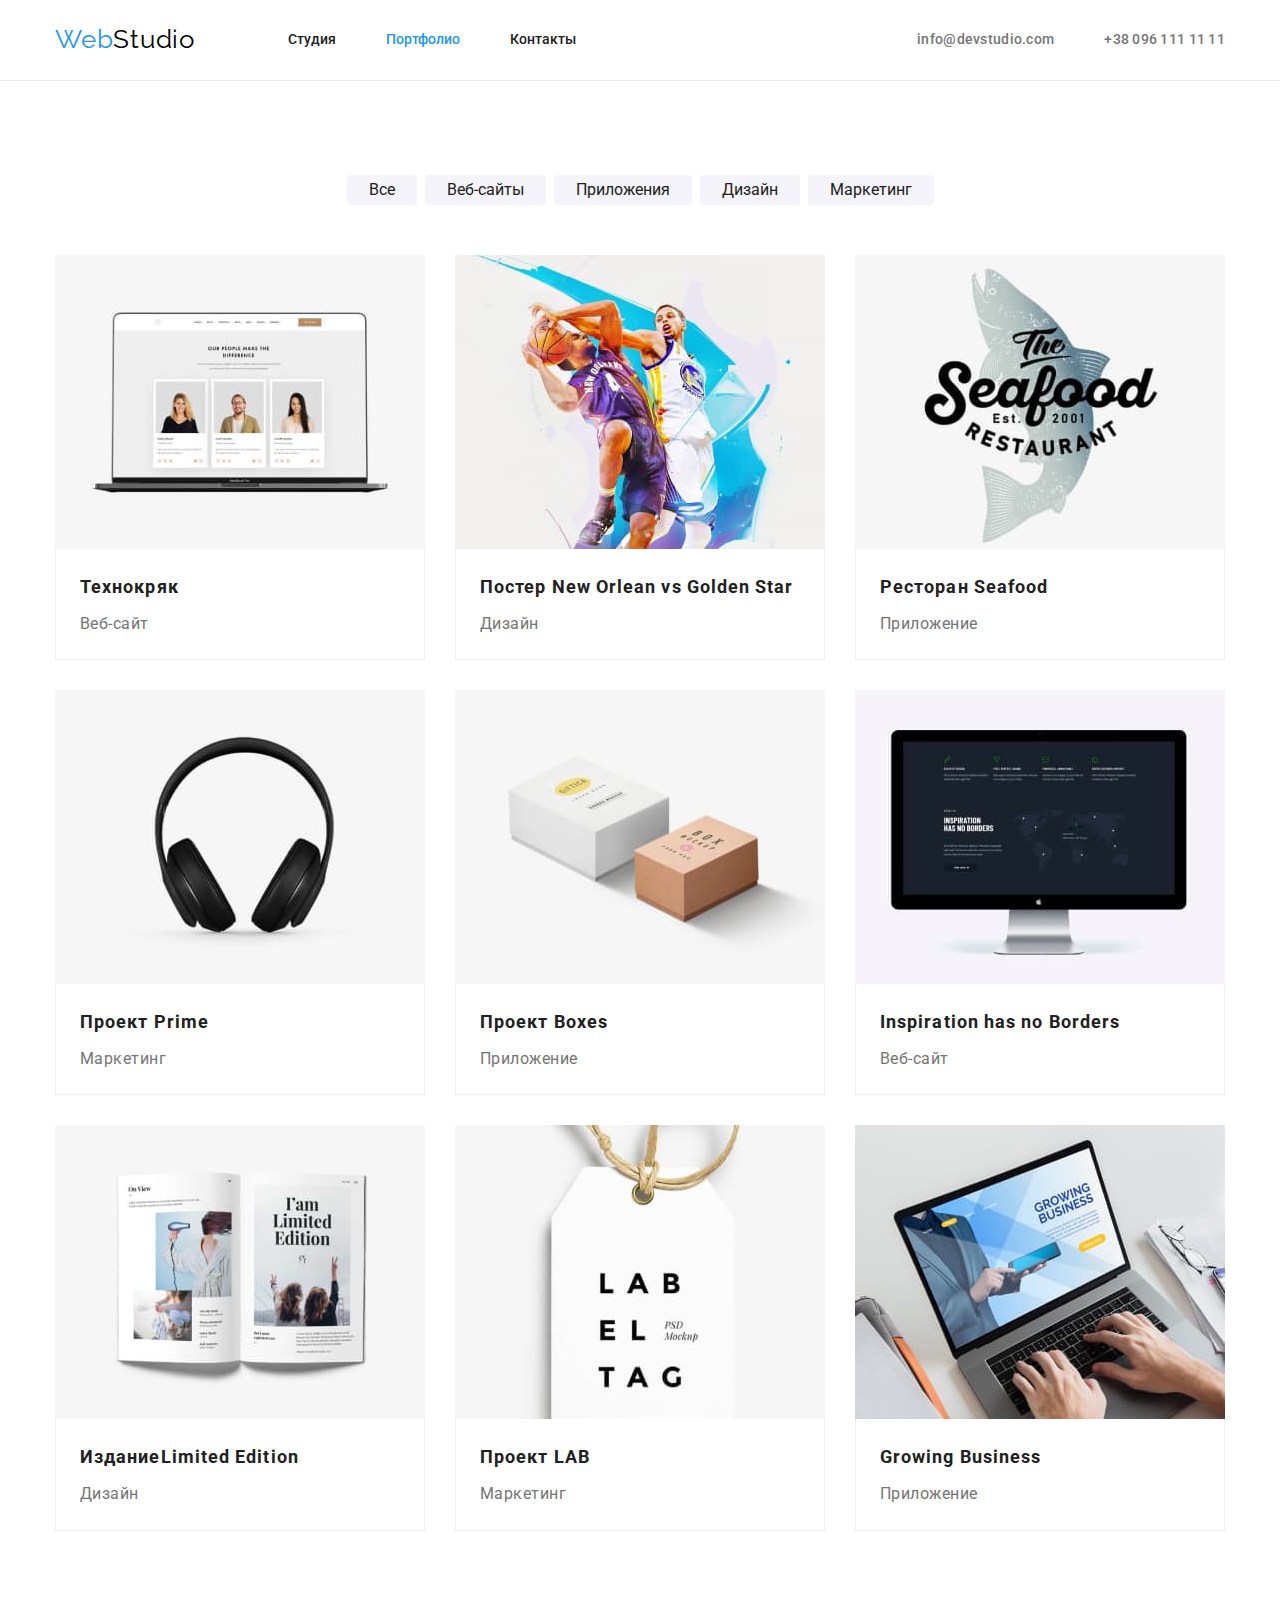
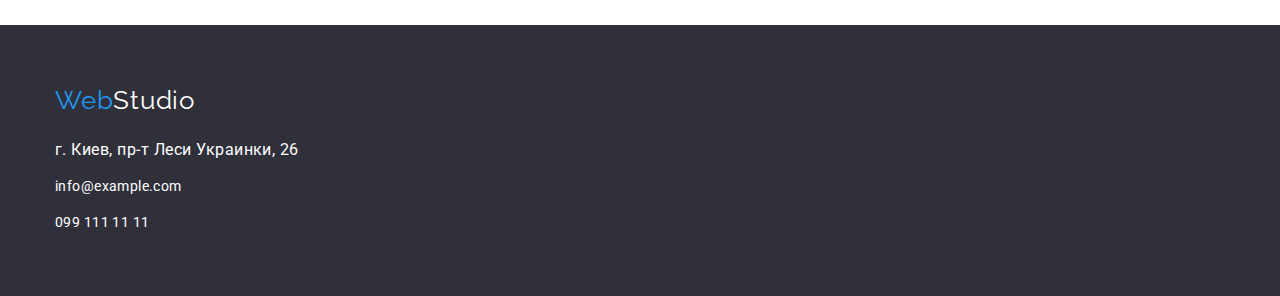
==== portfolio.html @ 85d2e53b "HW4" ====
<!DOCTYPE html>
<html lang="ru">
<head>
    <meta charset="UTF-8">
    <meta http-equiv="X-UA-Compatible" content="IE=edge">
    <meta name="viewport" content="width=device-width, initial-scale=1.0">
    <title>Портфолио</title>
</head>
<link rel="stylesheet" href="https://cdn.jsdelivr.net/npm/modern-normalize@1.1.0/modern-normalize.min.css">
<link href="https://fonts.googleapis.com/css2?family=Raleway:wght@700&family=Roboto:wght@400;500;700;900&display=swap" rel="stylesheet">
<link rel="stylesheet" href="./css/style.css">
<body>
    <!-- Header -->
    <header class="page-header line">
        <div class="container page-header-container">
<nav class="page-nav">
           <a href="./index.html" class="logo first">Web<span class="logo-color-header">Studio</span></a>
        <ul class="site-nav">
            <li class="menu-item"> <a href="./index.html" class="link first ">Студия</a></li>
            <li class="menu-item"> <a href="./portfolio.html" class="link curent first">Портфолио</a></li>
            <li class="menu-item"> <a href=""class="link first">Контакты</a></li>   
        </ul>     
</nav>
        <ul class="page-header-contacts">
    <li class="contacts"> <a href="" class="mail">info@devstudio.com</a></li>
    <li class="contacts"> <a href="" class="phone">+38 096 111 11 11</a></li>
        </ul>
    </div>
    </header>
    <main>
        <!-- Filter -->
       <h1 class="hidden">Наши работы</h1>
       <section class="main-portfolio-container">
        <div class="container">
        <ul class="filter">
            <li> <button type="button" class="button">Все</button></li>
            <li> <button type="button" class="button">Веб-сайты</button></li>
            <li> <button type="button" class="button">Приложения</button></li>
            <li> <button type="button" class="button">Дизайн</button></li> 
            <li> <button type="button" class="button">Маркетинг</button></li>      
        </ul>
        <!-- Portfolio -->
        <ul class="services">
            <li>
                <a href="">
            <img src="./images/page2/technology.jpg" alt="Открытый нутбук" width="370">
            <div class="porffolio-card-content-wrapper">
            <h3 class="second-list-title">Технокряк</h3>
            <p class="second-list-content">Веб-сайт</p>
            </div>
                </a>
            </li>
            <li>
                <a href="">
                    <img src="./images/page2/new_orlean-vs-golden_star.jpg" alt="Игра в баскетбол" width="370">
                    <div class="porffolio-card-content-wrapper">
                    <h3 class="second-list-title">Постер <span lang="en">New Orlean vs Golden Star</span></h3>
                    <p class="second-list-content">Дизайн</p>
                    </div>
                </a>
            </li>
            <li>
                <a href="">
                    <img src="./images/page2/seafood.jpg" alt="Логотип ресторана с рыбой" width="370">
                    <div class="porffolio-card-content-wrapper">
                    <h3 class="second-list-title">Ресторан <span lang="en">Seafood</span></h3>
                    <p class="second-list-content">Приложение</p>
                    </div>
                </a>
            </li>
            <li>
                <a href="">
                    <img src="./images/page2/earphone.jpg" alt="Наушники" width="370">
                    <div class="porffolio-card-content-wrapper">
                    <h3 class="second-list-title">Проект <span lang="en">Prime</span></h3>
                    <p class="second-list-content">Маркетинг</p>
                    </div>
                </a>
            </li>
            <li>
                <a href="">
                    <img src="./images/page2/boxes.jpg" alt="Коробки" width="370">
                    <div class="porffolio-card-content-wrapper">
                    <h3 class="second-list-title">Проект <span lang="en">Boxes</span></h3>
                    <p class="second-list-content">Приложение</p>
                    </div>
                </a>
            </li>
            <li>
                <a href="">
                    <img src="./images/page2/display.jpg" alt="Монитор" width="370">
                    <div class="porffolio-card-content-wrapper">
                    <h3 class="second-list-title" lang="en">Inspiration has no Borders</h3>
                    <p class="second-list-content">Веб-сайт</p>
                    </div>
                </a>
            </li>
            <li>
                <a href="">
                    <img src="./images/page2/book.jpg" alt="Открытая книга" width="370">
                    <div class="porffolio-card-content-wrapper">
                    <h3 class="second-list-title">Издание<span lang="en">Limited Edition</span></h3>
                    <p class="second-list-content">Дизайн</p>
                    </div>
                </a>
            </li>
            <li>
                <a href="">
                    <img src="./images/page2/lable.jpg" alt="Ярлык от одежды" width="370">
                    <div class="porffolio-card-content-wrapper">
                    <h3 class="second-list-title">Проект <span lang="en">LAB</span></h3>
                    <p class="second-list-content">Маркетинг</p>
                    </div>
                </a>
            </li>
            <li>
                <a href="">
                    <img src="./images/page2/laptop.jpg" alt="Набор текста на ноутбуке" width="370">
                    <div class="porffolio-card-content-wrapper">
                    <h3 class="second-list-title" lang="en">Growing Business</h3>
                    <p class="second-list-content">Приложение</p>
                    </div>
                </a>
            </li> 
        </ul>
            </div>
       </section>
    </main>
    <!-- Logo -->
    <footer>
        <div class="container">
         <!-- Logo -->
        <a href="/" class="logo-footer">Web<span class="logo-color-footer">Studio</span></a>
    <address class="address">
        <p class="sub-title">г. Киев, пр-т Леси Украинки, 26</p> 
        <!-- Contacts -->
        <ul>
            <li class="sub-title"><a href="mailto:info@example.com" class="footer-contacts">info@example.com</a></li>
            <li class="sub-title"><a href="tel: 099 111 11 11" class="footer-contacts">099 111 11 11</a></li>
        </ul>
    </address>
        </div>
    </footer>
</body>
</html>
---- css/style.css ----
body{
    font-family: 'Roboto', sans-serif;
}
:root {
    --accent-color: #2196F3;
    --primary-font: 'Roboto';
    --secondary-font: 'Raleway';
    --primary-text-color: #212121;
    --secondary-text-color: #757575;
}
h1,h2,h3,h4,p{
    margin-top: 0;
    margin-bottom: 0;
}
ul,ol{
    margin-top: 0;
    margin-bottom: 0;
    padding-left: 0;
}
img{
    display: block;
}
button{
    cursor: pointer;
}
a{
    text-decoration: none;
}
ul{
    list-style: none;
}
/* Header */
.page-header{
    padding-top: 24px;
    padding-bottom: 25px;
}
.line{
    border-bottom: 1px solid #ECECEC;
}
.page-nav{
    display: flex;
    align-items: center;
}
.site-nav{
    display: flex;
    text-align: center;
    gap: 50px;
}
.site-nav .link{
  color: var(--primary-text-color);
  font-size: 14px;
  font-weight: 500;
  line-height: 1.14;
  letter-spacing: 2%;
}
.site-nav .link.curent{
    color: var(--accent-color)
}
.contacts:not(:last-child){
    margin-right: 50px;
}
.mail{
    color: var(--secondary-text-color);
    font-size: 14px;
    font-weight: 500;
    line-height: 1.14;
    letter-spacing: 0.02em;
    margin-left: auto;
}
.phone{
    color: var(--secondary-text-color);
    font-size: 14px;
    font-weight: 500;
    line-height: 1.14;
    letter-spacing: 0.02em; 
}
.mail:hover,:focus{
    color: var(--accent-color);
}
.phone:hover,:focus{
    color: var(--accent-color);
}
.container{
    width: 1200px;
    margin-left: auto;
    margin-right: auto;
    padding-left: 15px;
    padding-right: 15px;
}
.page-header-container{
    display: flex;
    align-items: center;
}
.page-header-contacts{
    margin-left: auto;
    display: flex;
}
/* Hero */
.hero .hero-button{
    color: #FFFFFF;
    background-color: var(--accent-color);
    font-size: 16px;
    font-weight: 700;
    line-height: 1.9;
    letter-spacing: 0.06em;
    text-align: center;
    padding-top: 10px;
    padding-bottom: 10px;
    padding-left: 32px;
    padding-right: 32px;
    border-radius: 4px;
}
.hero{
    background-color: rgba(196, 196, 196, 1);
    padding-top: 200px;
    padding-bottom: 200px;
    text-align: center;
    background-image: linear-gradient() url(../images/hero/bg.jpg);
    background-size: cover;
}
.hero-title{
    color: #FFFFFF;
    font-size: 44px;
    font-weight: 900;
    line-height: 1.36;
    letter-spacing: 0.06em;
    text-align: center;
    margin-bottom: 30px;
}
.hidden{
    display: none;
}
.top{
    padding-top: 94px;
}
/* Filter */
.main-portfolio-container{
    padding-top: 94px;
    padding-bottom: 94px;
}
.filter{
    display: flex;
    justify-content: center;
    margin-bottom: 50px;
    gap: 8px;
}
.button{
    font-family: inherit;
    border: 0ch;
    padding-top: 6px;
    padding-bottom: 6px;
    padding-left: 22px;
    padding-right: 22px;
    text-align: center;
    border-radius: 4px;
}
.filter .button{
    font-family: inherit;
    color:var(--primary-text-color); 
}
.filter .button{
    font-family: inherit;
    background-color: #F5F4FA;
}
.filter .button:hover,.filter .button:focus{
    color:#FFFFFF;
    background-color: var(--accent-color);    
}
/* Logo */
.logo{
    color: var(--accent-color);
    font-family: var(--secondary-font);
    font-size: 26px;
    line-height: 1.19;
    letter-spacing: 0.03em; 
    margin-right: 93px;
}
.logo-color-header{
    color: #000000;
}
.logo-color-footer{
    color: #FFFFFF;
}
/* Section */
.padding{
    padding-top: 94px;
    padding-bottom: 94px;
}
.width{
    width: 270px;
}
.content-item{
    display: flex;
    gap: 30px;
}
.services{
    display: flex;
    flex-wrap: wrap;
    gap: 30px;
}
.services-card{
flex-basis: calc((100% - 60px)/3);
}
.section-title{
    color: var(--primary-text-color);
    font-size: 14px;
    font-weight: 700;
    line-height: 1.14;
    letter-spacing: 0.03em;
    text-align: left;
    text-transform: uppercase;
    margin-bottom: 10px;
}
.section-content{
    color: var(--secondary-text-color);
    font-size: 14px;
    line-height: 1.71;
    letter-spacing: 0.03em;
    text-align: left;
    gap: 30px;
}
/* Title */
.employe{
    padding-top: 94px;
    padding-bottom: 94px;
    background-color: #F5F4FA;
    padding-bottom: 94px;
}
.employees{
    display: flex;
    flex-wrap: wrap;
    gap: 30px;
}
.employees-card{
    flex-basis: calc((100% - 90px)/4);
}
.employees-card-content-wrapper{
    padding-top: 30px;
    padding-bottom: 30px;
    text-align: center;
    background-color:#FFFFFF;
}
.title{
    color: var(--primary-text-color);
    font-size: 36px;
    font-weight: 700;
    line-height: 1.17;
    letter-spacing: 0.03em;
    text-align: center;
    margin-bottom: 50px;
}
.title-list{
    color: var(--primary-text-color);
    font-size: 16px;
    font-weight: 500;
    line-height: 1.19;
    letter-spacing: 0.03em;
    margin-bottom: 10px;
}
.content-list{
    color: var(--secondary-text-color);
    font-size: 16px;
    font-weight: 400;
    line-height: 1.19;
    letter-spacing: 0.03em;
}
address{
   font-style: normal;
   color: rgba(255, 255, 255, 1);
   line-height: 1.71;
   letter-spacing: 0.03em;
}
/* Portfolio */
.second-list-title{
    color: var(--primary-text-color);
    font-size: 18px;
    font-weight: 700;
    line-height: 2;
    letter-spacing: 0.06em;
    margin-bottom: 4px;
}
.second-list-content{
    color: var(--secondary-text-color); 
    line-height: 1.88;
    letter-spacing: 0.03em;
}
.porffolio-card-content-wrapper{
    border-top: none;
    padding-top: 20px;
    padding-bottom: 20px;
    padding-left: 24px;
    text-align: left;
    border: 1px solid rgba(238, 238, 238, 1);
    background-color:#FFFFFF;
    border-top: none;
}
/* Contacts */
.sub-title:not(:last-child){
    margin-bottom: 9px;
}
.logo-footer{
    color: var(--accent-color);
    font-family: var(--secondary-font);
    font-size: 26px;
    line-height: 1.19;
    letter-spacing: 0.03em;
    display: block;
    margin-bottom: 20px;
}
.footer-contacts{
    font-style: normal;
    color: #FFFFFF;
    font-size: 14px;
    font-weight: 400;
    line-height: 1.71;
    letter-spacing: 0.03em;
}
footer{
    background-color: #2F303A;
    padding-top: 60px;
    padding-bottom: 60px;
}
.footer-top{
 padding-top: 60px;
}
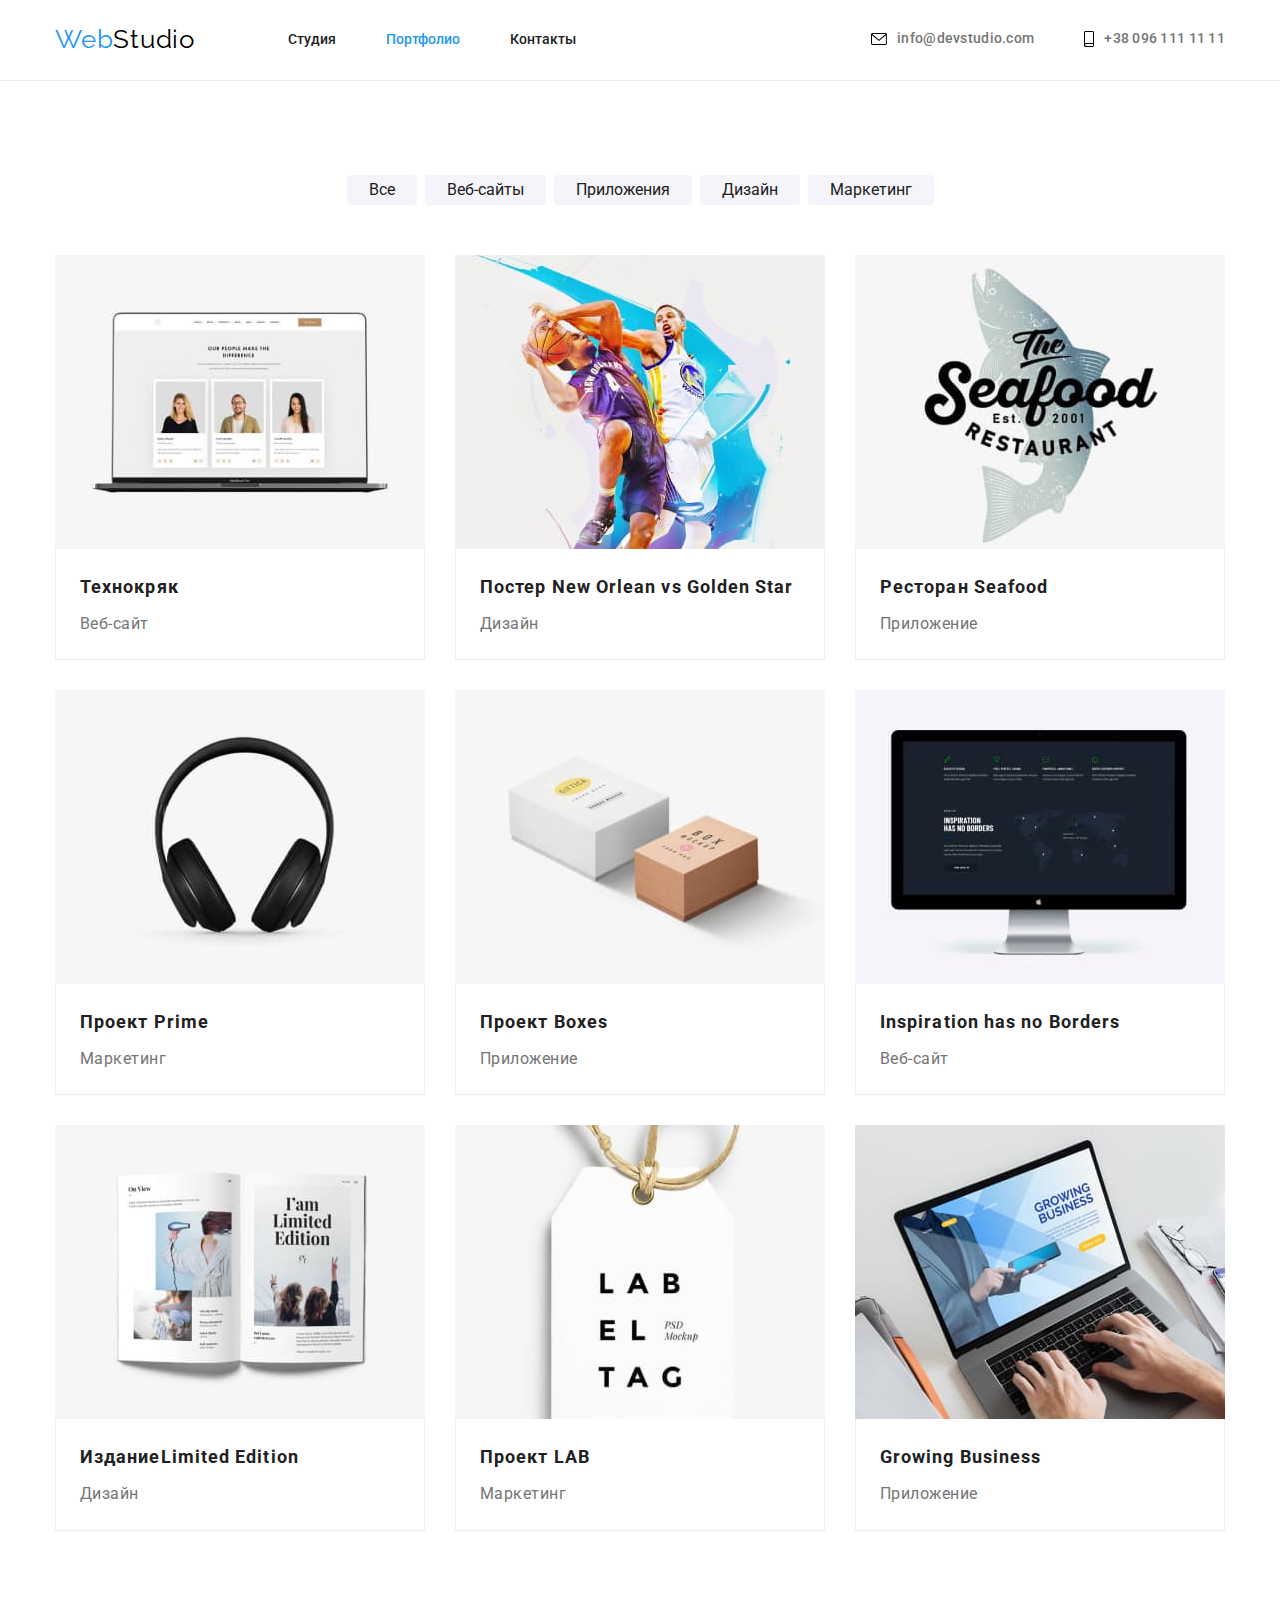
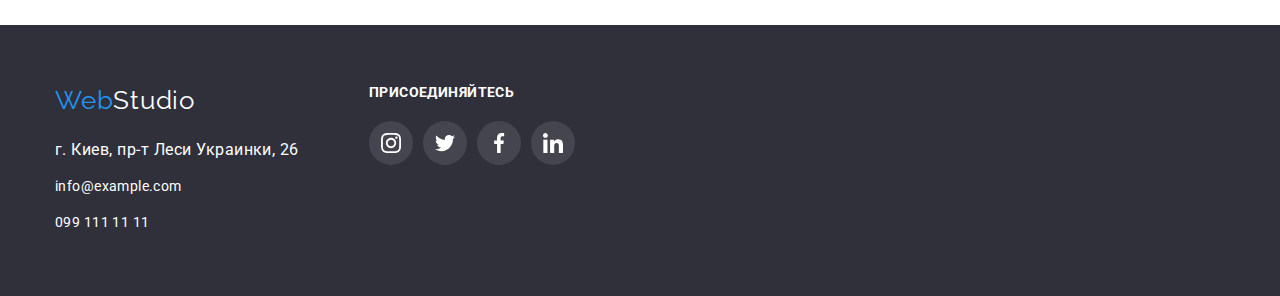
==== commit 0d17af27: "2" ====
--- a/portfolio.html
+++ b/portfolio.html
@@ -22,8 +22,12 @@
         </ul>     
 </nav>
         <ul class="page-header-contacts">
-    <li class="contacts"> <a href="" class="mail">info@devstudio.com</a></li>
-    <li class="contacts"> <a href="" class="phone">+38 096 111 11 11</a></li>
+    <li class="contacts"><a href=""class="mail"><svg class="header-icon" width="16" height="12">
+        <use href="./images/sprite.svg#icon-envelope"></use>
+    </svg>info@devstudio.com</a></li>
+    <li class="contacts"><a href=""class="phone"><svg class="header-icon" width="10" height="16">
+        <use href="./images/sprite.svg#icon-smartphone"></use>
+    </svg>+38 096 111 11 11</a></li>
         </ul>
     </div>
     </header>
@@ -128,18 +132,28 @@
     </main>
     <!-- Logo -->
     <footer>
-        <div class="container">
+        <div class="container footer-general-container">
          <!-- Logo -->
+         <div class="block-contact">
         <a href="/" class="logo-footer">Web<span class="logo-color-footer">Studio</span></a>
     <address class="address">
         <p class="sub-title">г. Киев, пр-т Леси Украинки, 26</p> 
         <!-- Contacts -->
         <ul>
-            <li class="sub-title"><a href="mailto:info@example.com" class="footer-contacts">info@example.com</a></li>
-            <li class="sub-title"><a href="tel: 099 111 11 11" class="footer-contacts">099 111 11 11</a></li>
-        </ul>
+        <li class="sub-title"><a href="mailto:info@example.com" class="footer-contacts">info@example.com</a></li>
+        <li class="sub-title"><a href="tel: 099 111 11 11" class="footer-contacts">099 111 11 11</a></li>
+    </ul>
     </address>
         </div>
+        <div class="block-social">
+            <h3 class="footer-title">ПРИСОЕДИНЯЙТЕСЬ</h3>
+            <ul class="footer-social-list list">
+                <li><a href="" class="footer-social-link"><svg class="footer-social-icon" width="20" height="20"><use href="./images/sprite.svg#icon-instagram"></use></svg></a></li>
+                <li><a href="" class="footer-social-link"><svg class="footer-social-icon" width="20" height="20"><use href="./images/sprite.svg#icon-twitter"></use></svg></a></li>
+                <li><a href="" class="footer-social-link"><svg class="footer-social-icon" width="20" height="20"><use href="./images/sprite.svg#icon-facebook"></use></svg></a></li>
+                <li><a href="" class="footer-social-link"><svg class="footer-social-icon" width="20" height="20"><use href="./images/sprite.svg#icon-linkedin"></use></svg></a></li>
+        </div>
+        </div>      
     </footer>
 </body>
 </html>--- a/css/style.css
+++ b/css/style.css
@@ -66,18 +66,38 @@
     line-height: 1.14;
     letter-spacing: 0.02em;
     margin-left: auto;
+    display: flex;
+    align-items: center;
+}
+.mail::before:hover:focus{
+    content:'';
+    margin-right: 10px;
+    color: var(--accent-color);
 }
 .phone{
     color: var(--secondary-text-color);
     font-size: 14px;
     font-weight: 500;
     line-height: 1.14;
-    letter-spacing: 0.02em; 
-}
-.mail:hover,:focus{
+    letter-spacing: 0.02em;
+    display: flex;
+    align-items: center; 
+}
+.header-icon{
+    fill: solid #757575;
+    margin-right: 10px;
+ }
+.phone::before:hover,
+.phone::before:focus{
+    content:'';
+    fill: currentColor;
+}
+.mail:hover,
+.mail:focus{
     color: var(--accent-color);
 }
-.phone:hover,:focus{
+.phone:hover,
+.phone:focus{
     color: var(--accent-color);
 }
 .container{
@@ -115,7 +135,8 @@
     padding-top: 200px;
     padding-bottom: 200px;
     text-align: center;
-    background-image: linear-gradient() url(../images/hero/bg.jpg);
+    background-image: linear-gradient(rgba(47, 48, 58, 0.4), rgba(47, 48, 58, 0.4)), 
+    url(../images/hero/bg.jpg);
     background-size: cover;
 }
 .hero-title{
@@ -201,6 +222,13 @@
 .services-card{
 flex-basis: calc((100% - 60px)/3);
 }
+.section-icons{
+    height: 120px;
+    background-color:#F5F4FA;
+    margin-bottom: 30px;
+    padding-left: 102.34px;
+    padding-top: 25px;
+}
 .section-title{
     color: var(--primary-text-color);
     font-size: 14px;
@@ -239,6 +267,70 @@
     padding-bottom: 30px;
     text-align: center;
     background-color:#FFFFFF;
+}
+.social-list{
+    display: flex;
+    justify-content: center;
+    gap: 10px;
+    margin-top: 16px;
+}
+.social-list-link{
+    display: flex;
+    justify-content: center;
+    align-items: center;
+    width: 44px;
+    height: 44px;
+    border-radius: 50%;
+    background-color: #FFFFFF;
+}
+.social-list-link:hover,
+.social-list-link:focus{
+    background-color: var(--accent-color);
+}
+.social-list-link:hover .social-list-icon,
+.social-list-link:focus .social-list-icon{
+    fill: #FFFFFF;
+}
+.social-list-icon{
+    fill:#AFB1B8;
+}
+/* Partners */
+.title-partners{
+    font-size: 36px;
+    font-weight: 700;
+    line-height: 1.17;
+    letter-spacing: 0.03em;
+    text-align: center;
+    padding-top: 94px;
+}
+.partners-list{
+    display: flex;
+    justify-content: center;
+    gap: 30px;
+    margin-top: 50px;
+    padding-bottom: 94px;
+}
+.partner-list-link{
+    display: flex;
+    justify-content: center;
+    align-items: center;
+    width: 170px;
+    height: 92px;
+    border:rgba(175, 177, 184, 1);
+    border-radius: 4px;
+    border: 1px solid rgba(175, 177, 184, 1);
+    
+}
+.partner-list-icon{
+    fill:#AFB1B8; 
+}
+.partner-list-link:hover,
+.partner-list-link:focus{
+    border: solid var(--accent-color);
+}
+.partner-list-link:hover .partner-list-icon,
+.partner-list-link:focus .partner-list-icon{
+    fill: var(--accent-color);
 }
 .title{
     color: var(--primary-text-color);
@@ -323,6 +415,46 @@
 .footer-top{
  padding-top: 60px;
 }
+.footer-title{
+    font-family: Roboto;
+    font-size: 14px;
+    font-weight: 700;
+    line-height: 1.14;
+    letter-spacing: 0.03em;
+    text-align: left;
+    color: rgba(255, 255, 255, 1);
+    
+}
+.footer-social-list{
+    display: flex;
+    justify-content: center;
+    gap: 10px;
+    margin-top: 20px;
+}
+.block-social{
+   width: 206px;
+   height: 80px;
+   margin-left: 70px;
+}
+.footer-social-link{
+    display: flex;
+    justify-content: center;
+    align-items: center;
+    width: 44px;
+    height: 44px;
+    border-radius: 50%;
+    background-color: rgba(255, 255, 255, 0.1);
+}
+.footer-social-icon{
+    fill: #FFFFFF;
+}
+.footer-social-link:hover,
+.footer-social-link:focus{
+background-color: var(--accent-color);
+}
+.footer-general-container{
+    display: flex;
+}
 
 
 
